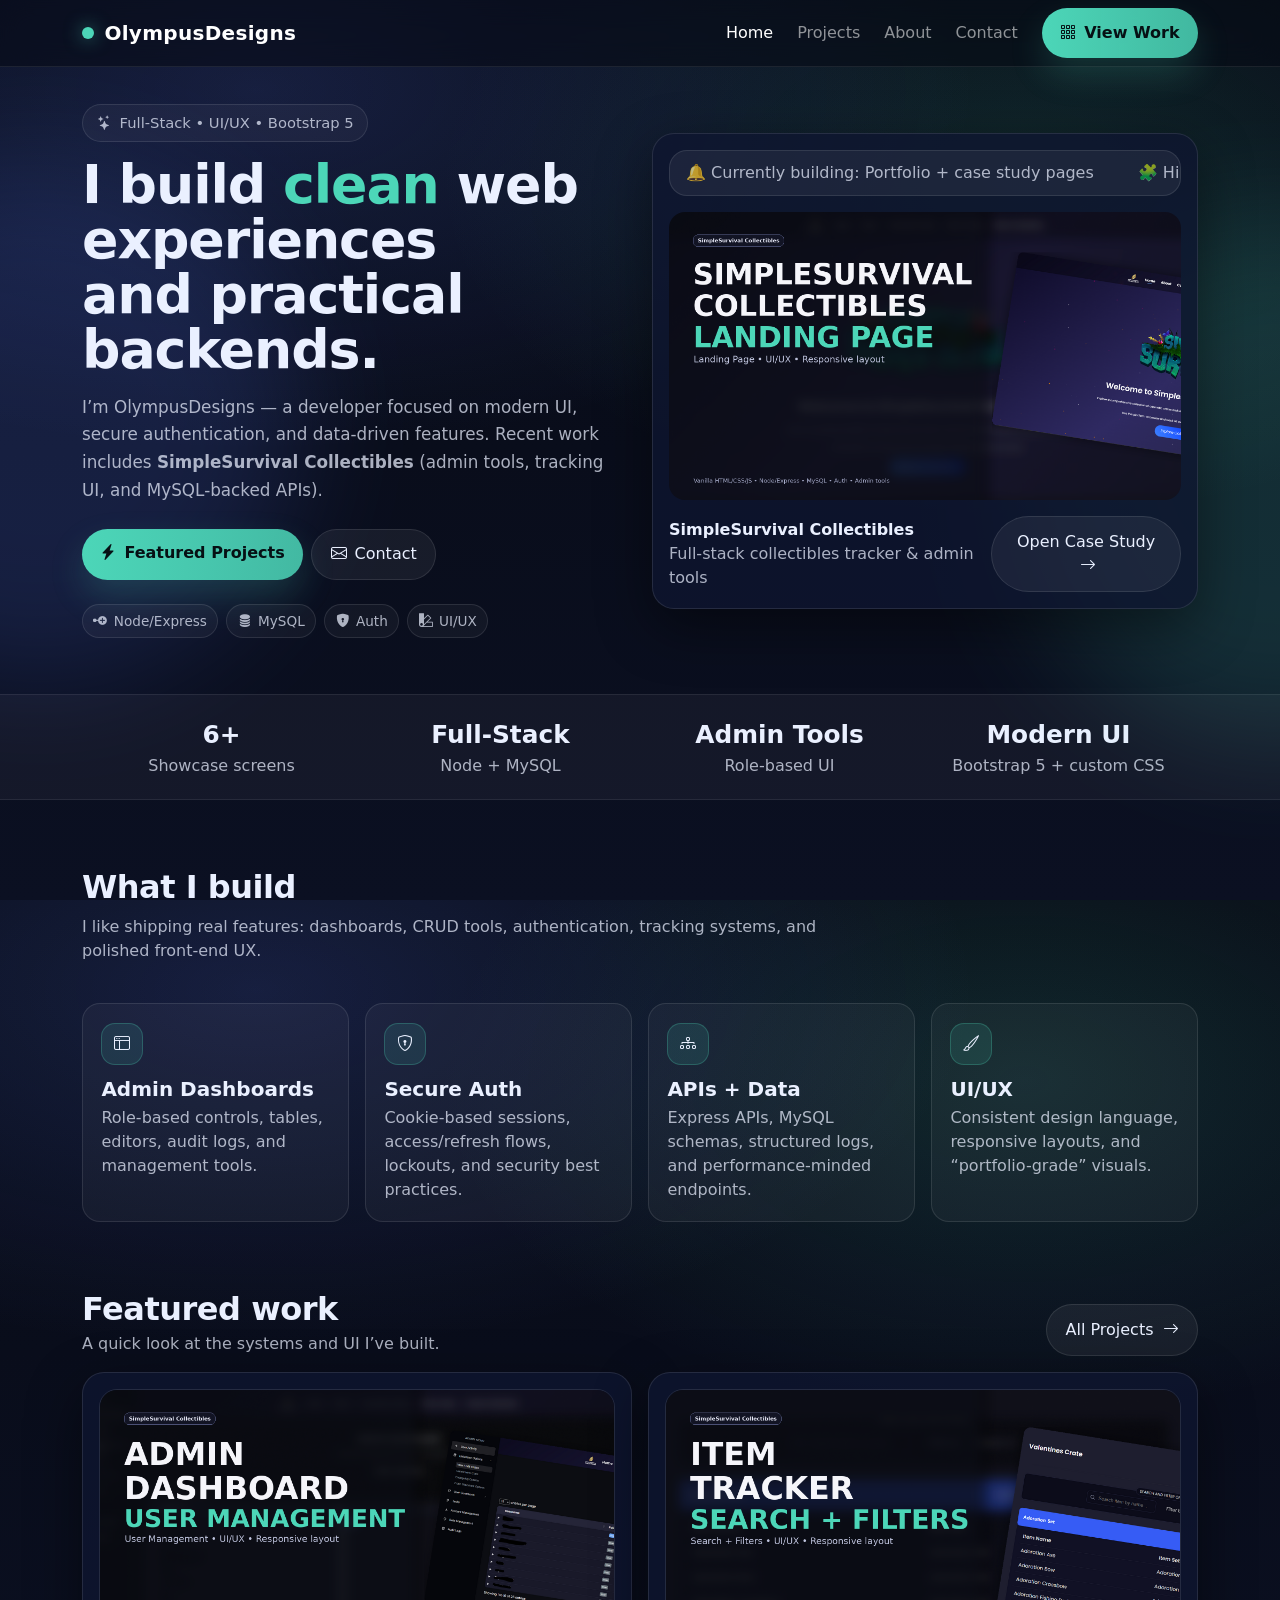
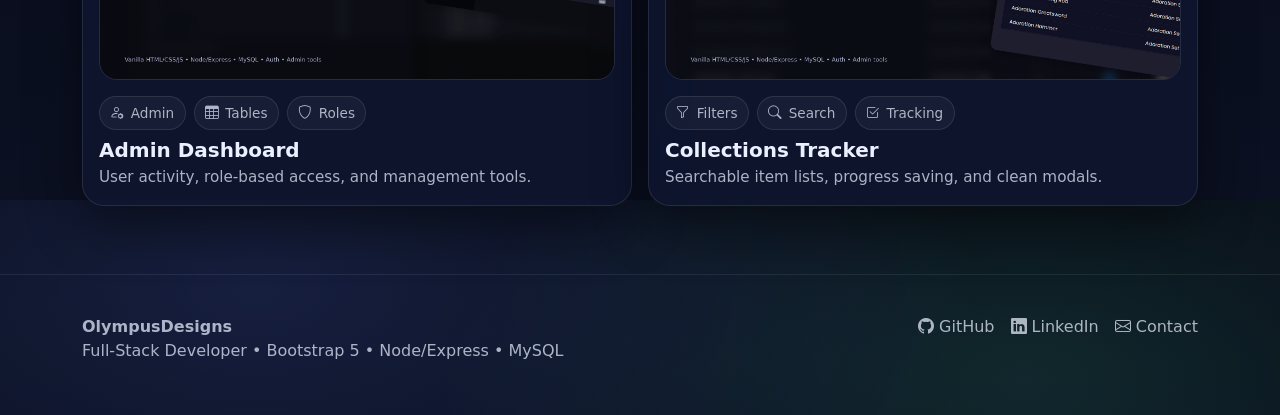
==== index.html @ 19283aea "Initial content implemented into webpages" ====
<!doctype html>
<html lang="en">
<head>
  <meta charset="utf-8" />
  <meta name="viewport" content="width=device-width, initial-scale=1" />
  <title>OlympusDesigns • Portfolio</title>
  <meta name="description" content="OlympusDesigns — software developer portfolio. Full-stack web apps, UI/UX, Node/Express, MySQL, and modern front-end work." />

  <meta property="og:title" content="OlympusDesigns • Portfolio" />
  <meta property="og:description" content="Full-stack projects, UI/UX case studies, and web development work." />
  <meta property="og:type" content="website" />

  <link rel="icon" href="assets/img/favicon.png" />
  <link href="https://cdn.jsdelivr.net/npm/bootstrap@5.3.3/dist/css/bootstrap.min.css" rel="stylesheet">
  <link href="https://cdn.jsdelivr.net/npm/bootstrap-icons@1.11.3/font/bootstrap-icons.min.css" rel="stylesheet">
  <link href="assets/css/styles.css" rel="stylesheet">
</head>

<body>
  <div class="glow-blob blob-a"></div>
  <div class="glow-blob blob-b"></div>

  <nav class="navbar navbar-expand-lg navbar-dark navbar-blur fixed-top">
    <div class="container">
      <a class="navbar-brand brand-badge" href="index.html">
        <span class="brand-dot"></span>
        <span>OlympusDesigns</span>
      </a>

      <button class="navbar-toggler" type="button" data-bs-toggle="collapse" data-bs-target="#nav">
        <span class="navbar-toggler-icon"></span>
      </button>

      <div id="nav" class="collapse navbar-collapse">
        <ul class="navbar-nav ms-auto align-items-lg-center gap-lg-2">
          <li class="nav-item"><a class="nav-link active" href="index.html">Home</a></li>
          <li class="nav-item"><a class="nav-link" href="projects.html">Projects</a></li>
          <li class="nav-item"><a class="nav-link" href="about.html">About</a></li>
          <li class="nav-item"><a class="nav-link" href="contact.html">Contact</a></li>
          <li class="nav-item ms-lg-2">
            <a class="btn btn-accent" href="projects.html"><i class="bi bi-grid-3x3-gap me-2"></i>View Work</a>
          </li>
        </ul>
      </div>
    </div>
  </nav>

  <header class="container container-hero">
    <div class="row align-items-center g-4">
      <div class="col-lg-6 reveal">
        <div class="pill mb-3">
          <i class="bi bi-stars"></i>
          <span>Full-Stack • UI/UX • Bootstrap 5</span>
        </div>

        <h1 class="hero-title mb-3">
          I build <span class="accent">clean</span> web experiences<br/>
          and practical backends.
        </h1>

        <p class="hero-sub mb-4">
          I’m OlympusDesigns — a developer focused on modern UI, secure authentication, and data-driven features.
          Recent work includes <strong>SimpleSurvival Collectibles</strong> (admin tools, tracking UI, and MySQL-backed APIs).
        </p>

        <div class="d-flex flex-wrap gap-2">
          <a class="btn btn-accent" href="projects.html"><i class="bi bi-lightning-charge-fill me-2"></i>Featured Projects</a>
          <a class="btn btn-ghost" href="contact.html"><i class="bi bi-envelope me-2"></i>Contact</a>
        </div>

        <div class="d-flex flex-wrap gap-2 mt-4">
          <span class="tag"><i class="bi bi-node-plus-fill"></i>Node/Express</span>
          <span class="tag"><i class="bi bi-database-fill"></i>MySQL</span>
          <span class="tag"><i class="bi bi-shield-lock-fill"></i>Auth</span>
          <span class="tag"><i class="bi bi-palette2"></i>UI/UX</span>
        </div>
      </div>

      <div class="col-lg-6 reveal">
        <div class="card-glass p-3">
          <div class="news-ticker mb-3">
            <div class="track">
              <span>🔔 Currently building: Portfolio + case study pages</span>
              <span>🧩 Highlight: Admin dashboard tools + audit logs</span>
              <span>⚡ Focus: Clean UI, strong security, reliable APIs</span>
            </div>
          </div>

          <img class="img-fluid rounded-4" src="assets/img/Main_banner_v5.png" alt="SimpleSurvival Collectibles landing page reveal banner">
          <div class="d-flex justify-content-between align-items-center mt-3">
            <div class="meta">
              <div class="fw-bold">SimpleSurvival Collectibles</div>
              <div class="text-muted" style="color: var(--muted) !important;">Full-stack collectibles tracker & admin tools</div>
            </div>
            <a href="projects.html" class="btn btn-ghost">
              Open Case Study <i class="bi bi-arrow-right ms-1"></i>
            </a>
          </div>
        </div>
      </div>
    </div>
  </header>

  <section class="stat-strip">
    <div class="container">
      <div class="row g-0">
        <div class="col-6 col-lg-3 stat">
          <div class="num">6+</div>
          <div class="label">Showcase screens</div>
        </div>
        <div class="col-6 col-lg-3 stat">
          <div class="num">Full-Stack</div>
          <div class="label">Node + MySQL</div>
        </div>
        <div class="col-6 col-lg-3 stat">
          <div class="num">Admin Tools</div>
          <div class="label">Role-based UI</div>
        </div>
        <div class="col-6 col-lg-3 stat">
          <div class="num">Modern UI</div>
          <div class="label">Bootstrap 5 + custom CSS</div>
        </div>
      </div>
    </div>
  </section>

  <section class="section">
    <div class="container">
      <div class="row mb-4">
        <div class="col-lg-8 reveal">
          <h2 class="section-title">What I build</h2>
          <p class="section-sub">
            I like shipping real features: dashboards, CRUD tools, authentication, tracking systems, and polished front-end UX.
          </p>
        </div>
      </div>

      <div class="row g-3 feature-grid">
        <div class="col-md-6 col-lg-3 reveal">
          <div class="feature">
            <div class="icon"><i class="bi bi-window-sidebar"></i></div>
            <h5>Admin Dashboards</h5>
            <p>Role-based controls, tables, editors, audit logs, and management tools.</p>
          </div>
        </div>
        <div class="col-md-6 col-lg-3 reveal">
          <div class="feature">
            <div class="icon"><i class="bi bi-shield-lock"></i></div>
            <h5>Secure Auth</h5>
            <p>Cookie-based sessions, access/refresh flows, lockouts, and security best practices.</p>
          </div>
        </div>
        <div class="col-md-6 col-lg-3 reveal">
          <div class="feature">
            <div class="icon"><i class="bi bi-diagram-3"></i></div>
            <h5>APIs + Data</h5>
            <p>Express APIs, MySQL schemas, structured logs, and performance-minded endpoints.</p>
          </div>
        </div>
        <div class="col-md-6 col-lg-3 reveal">
          <div class="feature">
            <div class="icon"><i class="bi bi-brush"></i></div>
            <h5>UI/UX</h5>
            <p>Consistent design language, responsive layouts, and “portfolio-grade” visuals.</p>
          </div>
        </div>
      </div>
    </div>
  </section>

  <section class="section pt-0">
    <div class="container">
      <div class="d-flex align-items-end justify-content-between gap-3 mb-3 reveal">
        <div>
          <h2 class="section-title mb-1">Featured work</h2>
          <div class="section-sub">A quick look at the systems and UI I’ve built.</div>
        </div>
        <a class="btn btn-ghost" href="projects.html">All Projects <i class="bi bi-arrow-right ms-1"></i></a>
      </div>

      <div class="row g-3">
        <div class="col-lg-6 reveal">
          <div class="card-glass p-3 project-card">
            <img src="assets/img/Admin Dashboard_banner_v5.png" alt="Admin dashboard feature reveal">
            <div class="mt-3">
              <div class="d-flex flex-wrap gap-2 mb-2">
                <span class="tag"><i class="bi bi-person-gear"></i>Admin</span>
                <span class="tag"><i class="bi bi-table"></i>Tables</span>
                <span class="tag"><i class="bi bi-shield"></i>Roles</span>
              </div>
              <h5 class="mb-1 fw-bold">Admin Dashboard</h5>
              <div class="meta">User activity, role-based access, and management tools.</div>
            </div>
          </div>
        </div>

        <div class="col-lg-6 reveal">
          <div class="card-glass p-3 project-card">
            <img src="assets/img/Item Tracker_banner_v5.png" alt="Item tracker feature reveal">
            <div class="mt-3">
              <div class="d-flex flex-wrap gap-2 mb-2">
                <span class="tag"><i class="bi bi-funnel"></i>Filters</span>
                <span class="tag"><i class="bi bi-search"></i>Search</span>
                <span class="tag"><i class="bi bi-check2-square"></i>Tracking</span>
              </div>
              <h5 class="mb-1 fw-bold">Collections Tracker</h5>
              <div class="meta">Searchable item lists, progress saving, and clean modals.</div>
            </div>
          </div>
        </div>
      </div>
    </div>
  </section>

  <footer class="footer">
    <div class="container">
      <div class="d-flex flex-column flex-md-row justify-content-between gap-3">
        <div>
          <div class="fw-bold">OlympusDesigns</div>
          <div class="text-muted" style="color: var(--muted) !important;">
            Full-Stack Developer • Bootstrap 5 • Node/Express • MySQL
          </div>
        </div>
        <div class="d-flex gap-3">
          <a class="text-decoration-none" href="#"><i class="bi bi-github"></i> GitHub</a>
          <a class="text-decoration-none" href="#"><i class="bi bi-linkedin"></i> LinkedIn</a>
          <a class="text-decoration-none" href="contact.html"><i class="bi bi-envelope"></i> Contact</a>
        </div>
      </div>
    </div>
  </footer>

  <script src="assets/js/main.js"></script>
  <script src="https://cdn.jsdelivr.net/npm/bootstrap@5.3.3/dist/js/bootstrap.bundle.min.js"></script>
</body>
</html>
---- assets/css/styles.css ----
:root{
  --bg0:#070A14;
  --bg1:#0B1022;
  --card:#0E1630CC;
  --stroke:rgba(255,255,255,.10);
  --text:#EAF0FF;
  --muted:rgba(234,240,255,.72);
  --accent:#4CD6B8;
  --accent2:#5B7CFF;
  --shadow: 0 18px 55px rgba(0,0,0,.45);
  --radius: 22px;
}

html, body { height: 100%; }
body{
  background: radial-gradient(1200px 600px at 20% 10%, rgba(91,124,255,.18), transparent 60%),
              radial-gradient(900px 520px at 80% 20%, rgba(76,214,184,.14), transparent 65%),
              linear-gradient(180deg, var(--bg0) 0%, var(--bg1) 100%);
  color: var(--text);
  font-family: system-ui, -apple-system, Segoe UI, Roboto, Arial, sans-serif;
  overflow-x: hidden;
}

a { color: inherit; }
a:hover { color: var(--accent); }

.container-hero{
  padding-top: 6.5rem;
  padding-bottom: 3.5rem;
}

.navbar-blur{
  background: rgba(7,10,20,.55);
  backdrop-filter: blur(14px);
  border-bottom: 1px solid rgba(255,255,255,.08);
}

.brand-badge{
  display:flex;
  align-items:center;
  gap:.65rem;
  font-weight: 700;
  letter-spacing:.3px;
}
.brand-dot{
  width: 12px; height: 12px; border-radius: 99px;
  background: var(--accent);
  box-shadow: 0 0 18px rgba(76,214,184,.6);
}

.pill{
  display:inline-flex;
  align-items:center;
  gap:.5rem;
  padding:.45rem .85rem;
  border-radius: 999px;
  border: 1px solid var(--stroke);
  background: rgba(255,255,255,.04);
  color: var(--muted);
  font-size: .92rem;
}

.hero-title{
  font-weight: 800;
  letter-spacing: -0.02em;
  line-height: 1.02;
  font-size: clamp(2.2rem, 4.2vw, 4rem);
}
.hero-title .accent{ color: var(--accent); }
.hero-sub{
  color: var(--muted);
  font-size: 1.05rem;
  line-height: 1.65;
}

.btn-accent{
  background: linear-gradient(90deg, var(--accent) 0%, rgba(76,214,184,.85) 100%);
  border: none;
  color: #061014;
  font-weight: 700;
  border-radius: 999px;
  padding: .8rem 1.15rem;
  box-shadow: 0 16px 35px rgba(76,214,184,.18);
}
.btn-accent:hover{ filter: brightness(1.04); color:#061014; }

.btn-ghost{
  background: rgba(255,255,255,.06);
  border: 1px solid var(--stroke);
  color: var(--text);
  border-radius: 999px;
  padding: .8rem 1.15rem;
}
.btn-ghost:hover{
  background: rgba(255,255,255,.09);
  color: var(--text);
}

.card-glass{
  background: var(--card);
  border: 1px solid var(--stroke);
  border-radius: var(--radius);
  box-shadow: var(--shadow);
}

.section{
  padding: 4.25rem 0;
}

.section-title{
  font-weight: 800;
  letter-spacing: -0.015em;
  margin-bottom: .55rem;
}
.section-sub{
  color: var(--muted);
}

.news-ticker{
  background: rgba(255,255,255,.06);
  border: 1px solid var(--stroke);
  border-radius: 18px;
  overflow: hidden;
}
.news-ticker .track{
  display:flex;
  gap: 2.75rem;
  padding: .65rem 1rem;
  white-space: nowrap;
  animation: ticker 22s linear infinite;
  color: var(--muted);
}
@keyframes ticker{
  from { transform: translateX(0); }
  to   { transform: translateX(-50%); }
}

.feature-grid .feature{
  padding: 1.15rem 1.15rem;
  border-radius: 18px;
  border: 1px solid var(--stroke);
  background: rgba(255,255,255,.04);
  height: 100%;
}
.feature .icon{
  width: 42px; height: 42px; border-radius: 14px;
  display:grid; place-items:center;
  background: rgba(76,214,184,.12);
  border: 1px solid rgba(76,214,184,.25);
  margin-bottom: .75rem;
}
.feature h5{ margin: 0 0 .35rem; font-weight: 800; }
.feature p{ margin: 0; color: var(--muted); }

.stat-strip{
  background: rgba(255,255,255,.04);
  border-top: 1px solid rgba(255,255,255,.08);
  border-bottom: 1px solid rgba(255,255,255,.08);
}
.stat{
  padding: 1.35rem 1rem;
  text-align:center;
}
.stat .num{ font-weight: 900; font-size: 1.55rem; }
.stat .label{ color: var(--muted); }

.project-card img{
  border-radius: 18px;
  border: 1px solid rgba(255,255,255,.10);
  width: 100%;
  height: auto;
  display:block;
}
.project-card .meta{
  color: var(--muted);
  font-size: .95rem;
}
.tag{
  display:inline-flex;
  gap:.4rem;
  align-items:center;
  padding:.35rem .65rem;
  border-radius:999px;
  border:1px solid rgba(255,255,255,.10);
  background: rgba(255,255,255,.04);
  color: var(--muted);
  font-size:.85rem;
}

.footer{
  padding: 2.5rem 0 3.25rem;
  border-top: 1px solid rgba(255,255,255,.08);
  color: var(--muted);
}

.glow-blob{
  position: absolute;
  inset: auto;
  width: 520px;
  height: 520px;
  border-radius: 999px;
  filter: blur(60px);
  opacity: .16;
  pointer-events: none;
  animation: floaty 9.5s ease-in-out infinite;
}
.blob-a{ background: var(--accent2); left: -220px; top: 160px; }
.blob-b{ background: var(--accent); right: -260px; top: 220px; animation-delay: -2.5s;}
@keyframes floaty{
  0%,100%{ transform: translate(0,0); }
  50%{ transform: translate(20px,-18px); }
}

.reveal{
  opacity: 0;
  transform: translateY(14px);
  transition: all .6s ease;
}
.reveal.show{
  opacity: 1;
  transform: translateY(0);
}
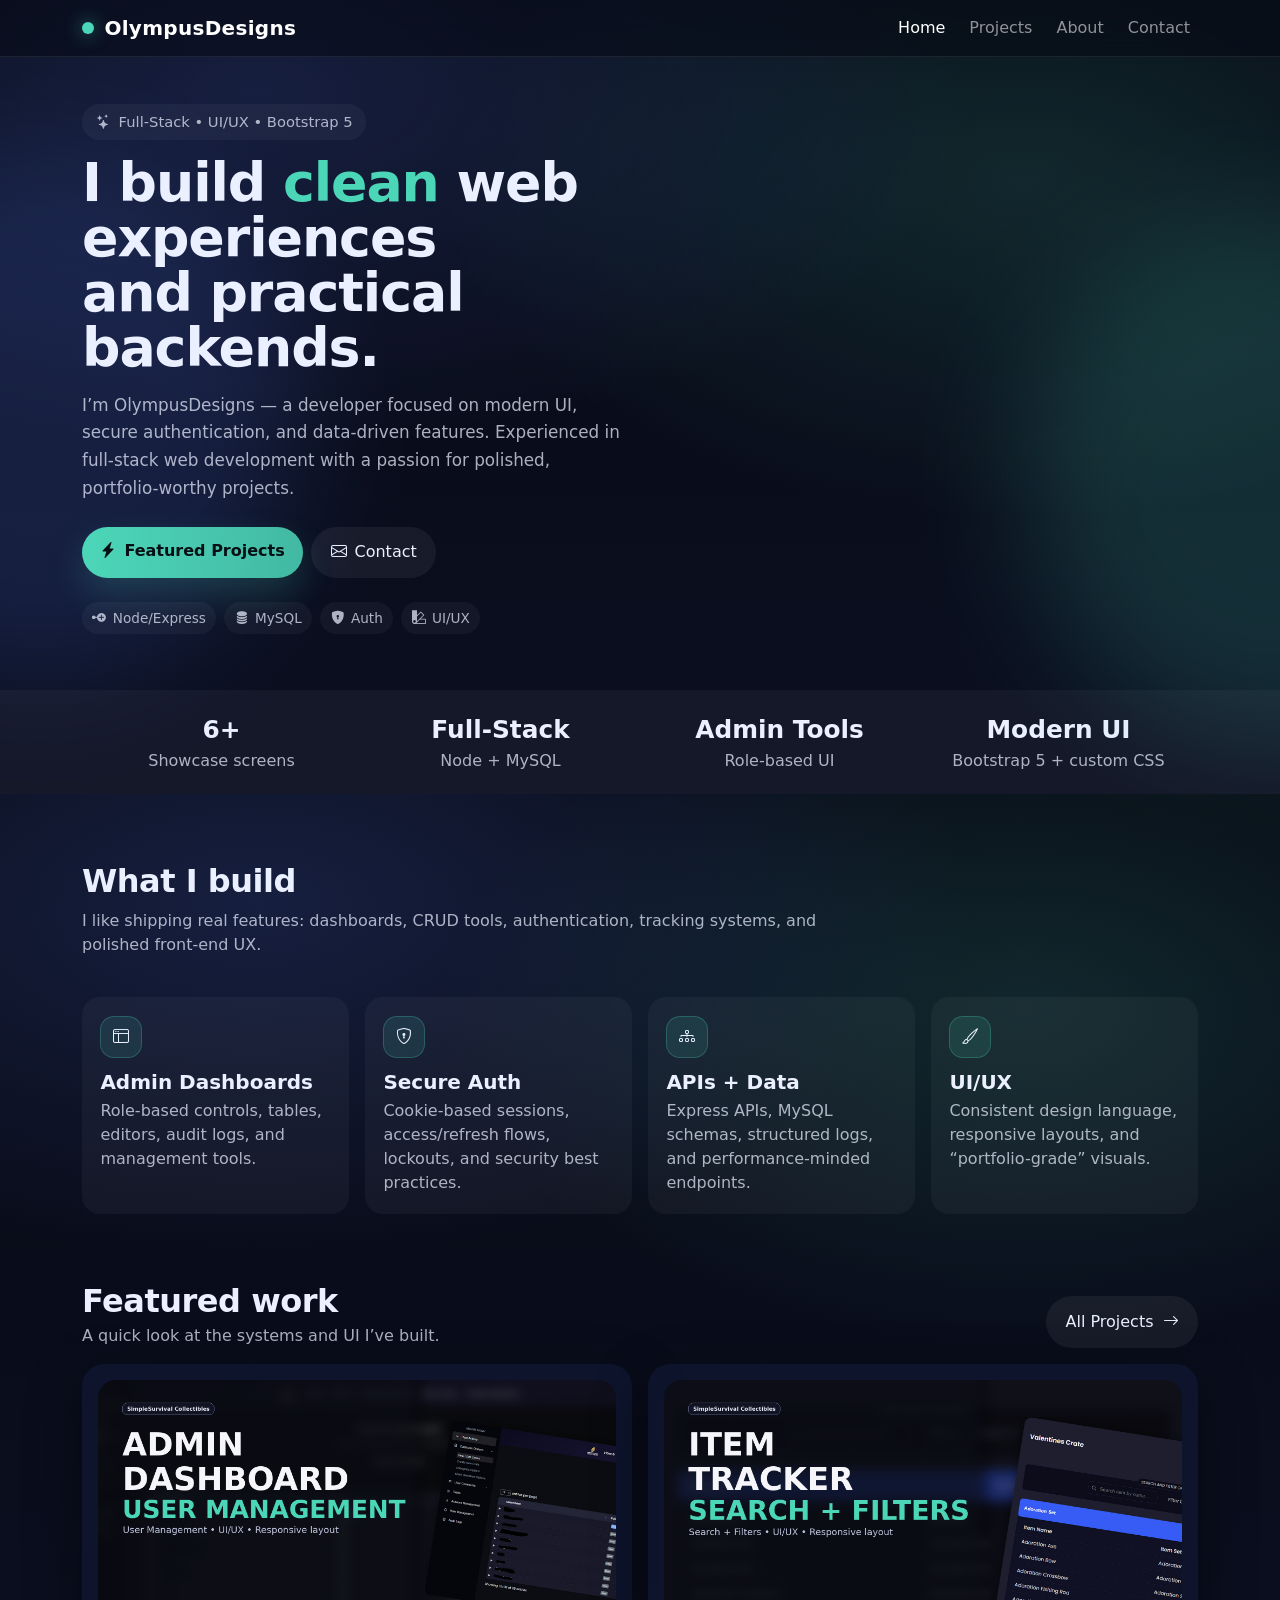
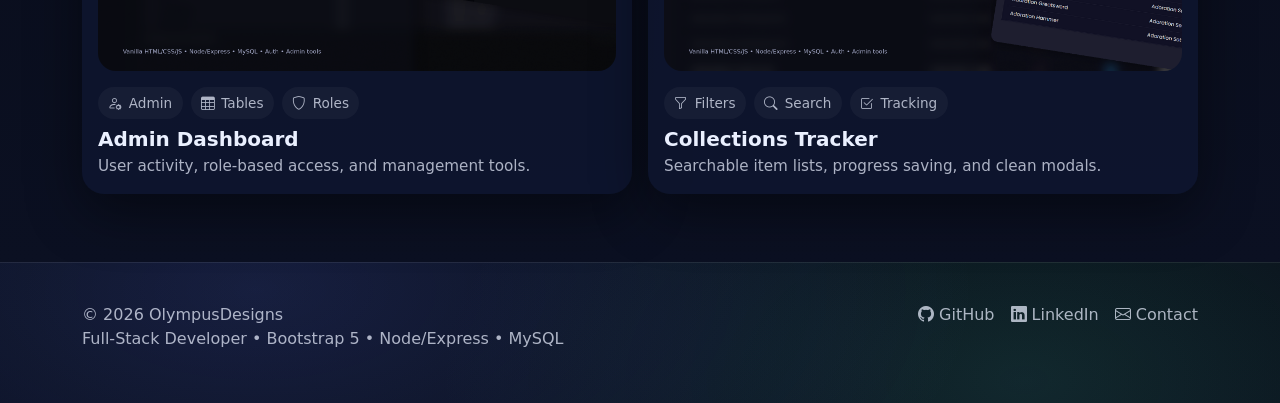
==== commit c05e134d: "Updated Content" ====
--- a/index.html
+++ b/index.html
@@ -1,236 +1,290 @@
 <!doctype html>
 <html lang="en">
-<head>
-  <meta charset="utf-8" />
-  <meta name="viewport" content="width=device-width, initial-scale=1" />
-  <title>OlympusDesigns • Portfolio</title>
-  <meta name="description" content="OlympusDesigns — software developer portfolio. Full-stack web apps, UI/UX, Node/Express, MySQL, and modern front-end work." />
-
-  <meta property="og:title" content="OlympusDesigns • Portfolio" />
-  <meta property="og:description" content="Full-stack projects, UI/UX case studies, and web development work." />
-  <meta property="og:type" content="website" />
-
-  <link rel="icon" href="assets/img/favicon.png" />
-  <link href="https://cdn.jsdelivr.net/npm/bootstrap@5.3.3/dist/css/bootstrap.min.css" rel="stylesheet">
-  <link href="https://cdn.jsdelivr.net/npm/bootstrap-icons@1.11.3/font/bootstrap-icons.min.css" rel="stylesheet">
-  <link href="assets/css/styles.css" rel="stylesheet">
-</head>
-
-<body>
-  <div class="glow-blob blob-a"></div>
-  <div class="glow-blob blob-b"></div>
-
-  <nav class="navbar navbar-expand-lg navbar-dark navbar-blur fixed-top">
-    <div class="container">
-      <a class="navbar-brand brand-badge" href="index.html">
-        <span class="brand-dot"></span>
-        <span>OlympusDesigns</span>
-      </a>
-
-      <button class="navbar-toggler" type="button" data-bs-toggle="collapse" data-bs-target="#nav">
-        <span class="navbar-toggler-icon"></span>
-      </button>
-
-      <div id="nav" class="collapse navbar-collapse">
-        <ul class="navbar-nav ms-auto align-items-lg-center gap-lg-2">
-          <li class="nav-item"><a class="nav-link active" href="index.html">Home</a></li>
-          <li class="nav-item"><a class="nav-link" href="projects.html">Projects</a></li>
-          <li class="nav-item"><a class="nav-link" href="about.html">About</a></li>
-          <li class="nav-item"><a class="nav-link" href="contact.html">Contact</a></li>
-          <li class="nav-item ms-lg-2">
-            <a class="btn btn-accent" href="projects.html"><i class="bi bi-grid-3x3-gap me-2"></i>View Work</a>
-          </li>
-        </ul>
-      </div>
-    </div>
-  </nav>
-
-  <header class="container container-hero">
-    <div class="row align-items-center g-4">
-      <div class="col-lg-6 reveal">
-        <div class="pill mb-3">
-          <i class="bi bi-stars"></i>
-          <span>Full-Stack • UI/UX • Bootstrap 5</span>
-        </div>
-
-        <h1 class="hero-title mb-3">
-          I build <span class="accent">clean</span> web experiences<br/>
-          and practical backends.
-        </h1>
-
-        <p class="hero-sub mb-4">
-          I’m OlympusDesigns — a developer focused on modern UI, secure authentication, and data-driven features.
-          Recent work includes <strong>SimpleSurvival Collectibles</strong> (admin tools, tracking UI, and MySQL-backed APIs).
-        </p>
-
-        <div class="d-flex flex-wrap gap-2">
-          <a class="btn btn-accent" href="projects.html"><i class="bi bi-lightning-charge-fill me-2"></i>Featured Projects</a>
-          <a class="btn btn-ghost" href="contact.html"><i class="bi bi-envelope me-2"></i>Contact</a>
-        </div>
-
-        <div class="d-flex flex-wrap gap-2 mt-4">
-          <span class="tag"><i class="bi bi-node-plus-fill"></i>Node/Express</span>
-          <span class="tag"><i class="bi bi-database-fill"></i>MySQL</span>
-          <span class="tag"><i class="bi bi-shield-lock-fill"></i>Auth</span>
-          <span class="tag"><i class="bi bi-palette2"></i>UI/UX</span>
-        </div>
-      </div>
-
-      <div class="col-lg-6 reveal">
-        <div class="card-glass p-3">
-          <div class="news-ticker mb-3">
-            <div class="track">
-              <span>🔔 Currently building: Portfolio + case study pages</span>
-              <span>🧩 Highlight: Admin dashboard tools + audit logs</span>
-              <span>⚡ Focus: Clean UI, strong security, reliable APIs</span>
-            </div>
-          </div>
-
-          <img class="img-fluid rounded-4" src="assets/img/Main_banner_v5.png" alt="SimpleSurvival Collectibles landing page reveal banner">
-          <div class="d-flex justify-content-between align-items-center mt-3">
-            <div class="meta">
-              <div class="fw-bold">SimpleSurvival Collectibles</div>
-              <div class="text-muted" style="color: var(--muted) !important;">Full-stack collectibles tracker & admin tools</div>
-            </div>
-            <a href="projects.html" class="btn btn-ghost">
-              Open Case Study <i class="bi bi-arrow-right ms-1"></i>
-            </a>
-          </div>
-        </div>
-      </div>
-    </div>
-  </header>
-
-  <section class="stat-strip">
-    <div class="container">
-      <div class="row g-0">
-        <div class="col-6 col-lg-3 stat">
-          <div class="num">6+</div>
-          <div class="label">Showcase screens</div>
-        </div>
-        <div class="col-6 col-lg-3 stat">
-          <div class="num">Full-Stack</div>
-          <div class="label">Node + MySQL</div>
-        </div>
-        <div class="col-6 col-lg-3 stat">
-          <div class="num">Admin Tools</div>
-          <div class="label">Role-based UI</div>
-        </div>
-        <div class="col-6 col-lg-3 stat">
-          <div class="num">Modern UI</div>
-          <div class="label">Bootstrap 5 + custom CSS</div>
-        </div>
-      </div>
-    </div>
-  </section>
-
-  <section class="section">
-    <div class="container">
-      <div class="row mb-4">
-        <div class="col-lg-8 reveal">
-          <h2 class="section-title">What I build</h2>
-          <p class="section-sub">
-            I like shipping real features: dashboards, CRUD tools, authentication, tracking systems, and polished front-end UX.
+  <head>
+    <meta charset="utf-8" />
+    <meta name="viewport" content="width=device-width, initial-scale=1" />
+    <title>OlympusDesigns • Portfolio</title>
+    <meta
+      name="description"
+      content="OlympusDesigns — software developer portfolio. Full-stack web apps, UI/UX, Node/Express, MySQL, and modern front-end work."
+    />
+
+    <meta property="og:title" content="OlympusDesigns • Portfolio" />
+    <meta
+      property="og:description"
+      content="Full-stack projects, UI/UX case studies, and web development work."
+    />
+    <meta property="og:type" content="website" />
+
+    <link rel="icon" href="assets/img/favicon.png" />
+    <link
+      href="https://cdn.jsdelivr.net/npm/bootstrap@5.3.3/dist/css/bootstrap.min.css"
+      rel="stylesheet"
+    />
+    <link
+      href="https://cdn.jsdelivr.net/npm/bootstrap-icons@1.11.3/font/bootstrap-icons.min.css"
+      rel="stylesheet"
+    />
+    <link href="assets/css/styles.css" rel="stylesheet" />
+  </head>
+
+  <body>
+    <div class="glow-blob blob-a"></div>
+    <div class="glow-blob blob-b"></div>
+
+    <nav class="navbar navbar-expand-lg navbar-dark navbar-blur fixed-top">
+      <div class="container">
+        <a class="navbar-brand brand-badge" href="index.html">
+          <span class="brand-dot"></span>
+          <span>OlympusDesigns</span>
+        </a>
+
+        <button
+          class="navbar-toggler"
+          type="button"
+          data-bs-toggle="collapse"
+          data-bs-target="#nav"
+        >
+          <span class="navbar-toggler-icon"></span>
+        </button>
+
+        <div id="nav" class="collapse navbar-collapse">
+          <ul class="navbar-nav ms-auto align-items-lg-center gap-lg-2">
+            <li class="nav-item">
+              <a class="nav-link active" href="index.html">Home</a>
+            </li>
+            <li class="nav-item">
+              <a class="nav-link" href="projects.html">Projects</a>
+            </li>
+            <li class="nav-item">
+              <a class="nav-link" href="about.html">About</a>
+            </li>
+            <li class="nav-item">
+              <a class="nav-link" href="contact.html">Contact</a>
+            </li>
+          </ul>
+        </div>
+      </div>
+    </nav>
+
+    <header class="container container-hero">
+      <div class="row align-items-center g-4">
+        <div class="col-lg-6 reveal">
+          <div class="pill mb-3">
+            <i class="bi bi-stars"></i>
+            <span>Full-Stack • UI/UX • Bootstrap 5</span>
+          </div>
+
+          <h1 class="hero-title mb-3">
+            I build <span class="accent">clean</span> web experiences<br />
+            and practical backends.
+          </h1>
+
+          <p class="hero-sub mb-4">
+            I’m OlympusDesigns — a developer focused on modern UI, secure
+            authentication, and data-driven features. Experienced in full-stack
+            web development with a passion for polished, portfolio-worthy
+            projects.
           </p>
-        </div>
-      </div>
-
-      <div class="row g-3 feature-grid">
-        <div class="col-md-6 col-lg-3 reveal">
-          <div class="feature">
-            <div class="icon"><i class="bi bi-window-sidebar"></i></div>
-            <h5>Admin Dashboards</h5>
-            <p>Role-based controls, tables, editors, audit logs, and management tools.</p>
-          </div>
-        </div>
-        <div class="col-md-6 col-lg-3 reveal">
-          <div class="feature">
-            <div class="icon"><i class="bi bi-shield-lock"></i></div>
-            <h5>Secure Auth</h5>
-            <p>Cookie-based sessions, access/refresh flows, lockouts, and security best practices.</p>
-          </div>
-        </div>
-        <div class="col-md-6 col-lg-3 reveal">
-          <div class="feature">
-            <div class="icon"><i class="bi bi-diagram-3"></i></div>
-            <h5>APIs + Data</h5>
-            <p>Express APIs, MySQL schemas, structured logs, and performance-minded endpoints.</p>
-          </div>
-        </div>
-        <div class="col-md-6 col-lg-3 reveal">
-          <div class="feature">
-            <div class="icon"><i class="bi bi-brush"></i></div>
-            <h5>UI/UX</h5>
-            <p>Consistent design language, responsive layouts, and “portfolio-grade” visuals.</p>
-          </div>
-        </div>
-      </div>
-    </div>
-  </section>
-
-  <section class="section pt-0">
-    <div class="container">
-      <div class="d-flex align-items-end justify-content-between gap-3 mb-3 reveal">
-        <div>
-          <h2 class="section-title mb-1">Featured work</h2>
-          <div class="section-sub">A quick look at the systems and UI I’ve built.</div>
-        </div>
-        <a class="btn btn-ghost" href="projects.html">All Projects <i class="bi bi-arrow-right ms-1"></i></a>
-      </div>
-
-      <div class="row g-3">
-        <div class="col-lg-6 reveal">
-          <div class="card-glass p-3 project-card">
-            <img src="assets/img/Admin Dashboard_banner_v5.png" alt="Admin dashboard feature reveal">
-            <div class="mt-3">
-              <div class="d-flex flex-wrap gap-2 mb-2">
-                <span class="tag"><i class="bi bi-person-gear"></i>Admin</span>
-                <span class="tag"><i class="bi bi-table"></i>Tables</span>
-                <span class="tag"><i class="bi bi-shield"></i>Roles</span>
-              </div>
-              <h5 class="mb-1 fw-bold">Admin Dashboard</h5>
-              <div class="meta">User activity, role-based access, and management tools.</div>
-            </div>
-          </div>
-        </div>
-
-        <div class="col-lg-6 reveal">
-          <div class="card-glass p-3 project-card">
-            <img src="assets/img/Item Tracker_banner_v5.png" alt="Item tracker feature reveal">
-            <div class="mt-3">
-              <div class="d-flex flex-wrap gap-2 mb-2">
-                <span class="tag"><i class="bi bi-funnel"></i>Filters</span>
-                <span class="tag"><i class="bi bi-search"></i>Search</span>
-                <span class="tag"><i class="bi bi-check2-square"></i>Tracking</span>
-              </div>
-              <h5 class="mb-1 fw-bold">Collections Tracker</h5>
-              <div class="meta">Searchable item lists, progress saving, and clean modals.</div>
-            </div>
-          </div>
-        </div>
-      </div>
-    </div>
-  </section>
-
-  <footer class="footer">
-    <div class="container">
-      <div class="d-flex flex-column flex-md-row justify-content-between gap-3">
-        <div>
-          <div class="fw-bold">OlympusDesigns</div>
-          <div class="text-muted" style="color: var(--muted) !important;">
-            Full-Stack Developer • Bootstrap 5 • Node/Express • MySQL
-          </div>
-        </div>
-        <div class="d-flex gap-3">
-          <a class="text-decoration-none" href="#"><i class="bi bi-github"></i> GitHub</a>
-          <a class="text-decoration-none" href="#"><i class="bi bi-linkedin"></i> LinkedIn</a>
-          <a class="text-decoration-none" href="contact.html"><i class="bi bi-envelope"></i> Contact</a>
-        </div>
-      </div>
-    </div>
-  </footer>
-
-  <script src="assets/js/main.js"></script>
-  <script src="https://cdn.jsdelivr.net/npm/bootstrap@5.3.3/dist/js/bootstrap.bundle.min.js"></script>
-</body>
-</html>+
+          <div class="d-flex flex-wrap gap-2">
+            <a class="btn btn-accent" href="projects.html"
+              ><i class="bi bi-lightning-charge-fill me-2"></i>Featured
+              Projects</a
+            >
+            <a class="btn btn-ghost" href="contact.html"
+              ><i class="bi bi-envelope me-2"></i>Contact</a
+            >
+          </div>
+
+          <div class="d-flex flex-wrap gap-2 mt-4">
+            <span class="tag"
+              ><i class="bi bi-node-plus-fill"></i>Node/Express</span
+            >
+            <span class="tag"><i class="bi bi-database-fill"></i>MySQL</span>
+            <span class="tag"><i class="bi bi-shield-lock-fill"></i>Auth</span>
+            <span class="tag"><i class="bi bi-palette2"></i>UI/UX</span>
+          </div>
+        </div>
+      </div>
+    </header>
+
+    <section class="stat-strip">
+      <div class="container">
+        <div class="row g-0">
+          <div class="col-6 col-lg-3 stat">
+            <div class="num">6+</div>
+            <div class="label">Showcase screens</div>
+          </div>
+          <div class="col-6 col-lg-3 stat">
+            <div class="num">Full-Stack</div>
+            <div class="label">Node + MySQL</div>
+          </div>
+          <div class="col-6 col-lg-3 stat">
+            <div class="num">Admin Tools</div>
+            <div class="label">Role-based UI</div>
+          </div>
+          <div class="col-6 col-lg-3 stat">
+            <div class="num">Modern UI</div>
+            <div class="label">Bootstrap 5 + custom CSS</div>
+          </div>
+        </div>
+      </div>
+    </section>
+
+    <section class="bkgd">
+      <section class="section">
+        <div class="container">
+          <div class="row mb-4">
+            <div class="col-lg-8 reveal">
+              <h2 class="section-title">What I build</h2>
+              <p class="section-sub">
+                I like shipping real features: dashboards, CRUD tools,
+                authentication, tracking systems, and polished front-end UX.
+              </p>
+            </div>
+          </div>
+
+          <div class="row g-3 feature-grid">
+            <div class="col-md-6 col-lg-3 reveal">
+              <div class="feature">
+                <div class="icon"><i class="bi bi-window-sidebar"></i></div>
+                <h5>Admin Dashboards</h5>
+                <p>
+                  Role-based controls, tables, editors, audit logs, and
+                  management tools.
+                </p>
+              </div>
+            </div>
+            <div class="col-md-6 col-lg-3 reveal">
+              <div class="feature">
+                <div class="icon"><i class="bi bi-shield-lock"></i></div>
+                <h5>Secure Auth</h5>
+                <p>
+                  Cookie-based sessions, access/refresh flows, lockouts, and
+                  security best practices.
+                </p>
+              </div>
+            </div>
+            <div class="col-md-6 col-lg-3 reveal">
+              <div class="feature">
+                <div class="icon"><i class="bi bi-diagram-3"></i></div>
+                <h5>APIs + Data</h5>
+                <p>
+                  Express APIs, MySQL schemas, structured logs, and
+                  performance-minded endpoints.
+                </p>
+              </div>
+            </div>
+            <div class="col-md-6 col-lg-3 reveal">
+              <div class="feature">
+                <div class="icon"><i class="bi bi-brush"></i></div>
+                <h5>UI/UX</h5>
+                <p>
+                  Consistent design language, responsive layouts, and
+                  “portfolio-grade” visuals.
+                </p>
+              </div>
+            </div>
+          </div>
+        </div>
+      </section>
+
+      <section class="section pt-0">
+        <div class="container">
+          <div
+            class="d-flex align-items-end justify-content-between gap-3 mb-3 reveal"
+          >
+            <div>
+              <h2 class="section-title mb-1">Featured work</h2>
+              <div class="section-sub">
+                A quick look at the systems and UI I’ve built.
+              </div>
+            </div>
+            <a class="btn btn-ghost" href="projects.html"
+              >All Projects <i class="bi bi-arrow-right ms-1"></i
+            ></a>
+          </div>
+
+          <div class="row g-3">
+            <div class="col-lg-6 reveal">
+              <div class="card-glass p-3 project-card">
+                <img
+                  src="assets/img/Admin Dashboard_banner_v5.png"
+                  alt="Admin dashboard feature reveal"
+                />
+                <div class="mt-3">
+                  <div class="d-flex flex-wrap gap-2 mb-2">
+                    <span class="tag"
+                      ><i class="bi bi-person-gear"></i>Admin</span
+                    >
+                    <span class="tag"><i class="bi bi-table"></i>Tables</span>
+                    <span class="tag"><i class="bi bi-shield"></i>Roles</span>
+                  </div>
+                  <h5 class="mb-1 fw-bold">Admin Dashboard</h5>
+                  <div class="meta">
+                    User activity, role-based access, and management tools.
+                  </div>
+                </div>
+              </div>
+            </div>
+
+            <div class="col-lg-6 reveal">
+              <div class="card-glass p-3 project-card">
+                <img
+                  src="assets/img/Item Tracker_banner_v5.png"
+                  alt="Item tracker feature reveal"
+                />
+                <div class="mt-3">
+                  <div class="d-flex flex-wrap gap-2 mb-2">
+                    <span class="tag"><i class="bi bi-funnel"></i>Filters</span>
+                    <span class="tag"><i class="bi bi-search"></i>Search</span>
+                    <span class="tag"
+                      ><i class="bi bi-check2-square"></i>Tracking</span
+                    >
+                  </div>
+                  <h5 class="mb-1 fw-bold">Collections Tracker</h5>
+                  <div class="meta">
+                    Searchable item lists, progress saving, and clean modals.
+                  </div>
+                </div>
+              </div>
+            </div>
+          </div>
+        </div>
+      </section>
+    </section>
+
+    <footer class="footer">
+      <div class="container">
+        <div
+          class="d-flex flex-column flex-md-row justify-content-between gap-3"
+        >
+          <div>
+            <div>© <span id="year"></span> OlympusDesigns</div>
+            <div class="text-muted" style="color: var(--muted) !important">
+              Full-Stack Developer • Bootstrap 5 • Node/Express • MySQL
+            </div>
+          </div>
+          <div class="d-flex gap-3">
+            <a class="text-decoration-none" href="#"
+              ><i class="bi bi-github"></i> GitHub</a
+            >
+            <a class="text-decoration-none" href="#"
+              ><i class="bi bi-linkedin"></i> LinkedIn</a
+            >
+            <a class="text-decoration-none" href="contact.html"
+              ><i class="bi bi-envelope"></i> Contact</a
+            >
+          </div>
+        </div>
+      </div>
+    </footer>
+
+    <script>
+      document.getElementById("year").textContent = new Date().getFullYear();
+    </script>
+    <script src="assets/js/main.js"></script>
+    <script src="https://cdn.jsdelivr.net/npm/bootstrap@5.3.3/dist/js/bootstrap.bundle.min.js"></script>
+  </body>
+</html>
--- a/assets/css/styles.css
+++ b/assets/css/styles.css
@@ -21,6 +21,12 @@
   overflow-x: hidden;
 }
 
+.bkgd{
+  background: radial-gradient(1200px 600px at 20% 10%, rgba(91,124,255,.18), transparent 60%),
+              radial-gradient(900px 520px at 80% 20%, rgba(76,214,184,.14), transparent 65%),
+              linear-gradient(180deg, var(--bg0) 0%, var(--bg1) 100%);
+}
+
 a { color: inherit; }
 a:hover { color: var(--accent); }
 
@@ -54,7 +60,6 @@
   gap:.5rem;
   padding:.45rem .85rem;
   border-radius: 999px;
-  border: 1px solid var(--stroke);
   background: rgba(255,255,255,.04);
   color: var(--muted);
   font-size: .92rem;
@@ -86,7 +91,6 @@
 
 .btn-ghost{
   background: rgba(255,255,255,.06);
-  border: 1px solid var(--stroke);
   color: var(--text);
   border-radius: 999px;
   padding: .8rem 1.15rem;
@@ -98,7 +102,6 @@
 
 .card-glass{
   background: var(--card);
-  border: 1px solid var(--stroke);
   border-radius: var(--radius);
   box-shadow: var(--shadow);
 }
@@ -138,7 +141,6 @@
 .feature-grid .feature{
   padding: 1.15rem 1.15rem;
   border-radius: 18px;
-  border: 1px solid var(--stroke);
   background: rgba(255,255,255,.04);
   height: 100%;
 }
@@ -154,8 +156,6 @@
 
 .stat-strip{
   background: rgba(255,255,255,.04);
-  border-top: 1px solid rgba(255,255,255,.08);
-  border-bottom: 1px solid rgba(255,255,255,.08);
 }
 .stat{
   padding: 1.35rem 1rem;
@@ -166,7 +166,6 @@
 
 .project-card img{
   border-radius: 18px;
-  border: 1px solid rgba(255,255,255,.10);
   width: 100%;
   height: auto;
   display:block;
@@ -181,7 +180,6 @@
   align-items:center;
   padding:.35rem .65rem;
   border-radius:999px;
-  border:1px solid rgba(255,255,255,.10);
   background: rgba(255,255,255,.04);
   color: var(--muted);
   font-size:.85rem;
